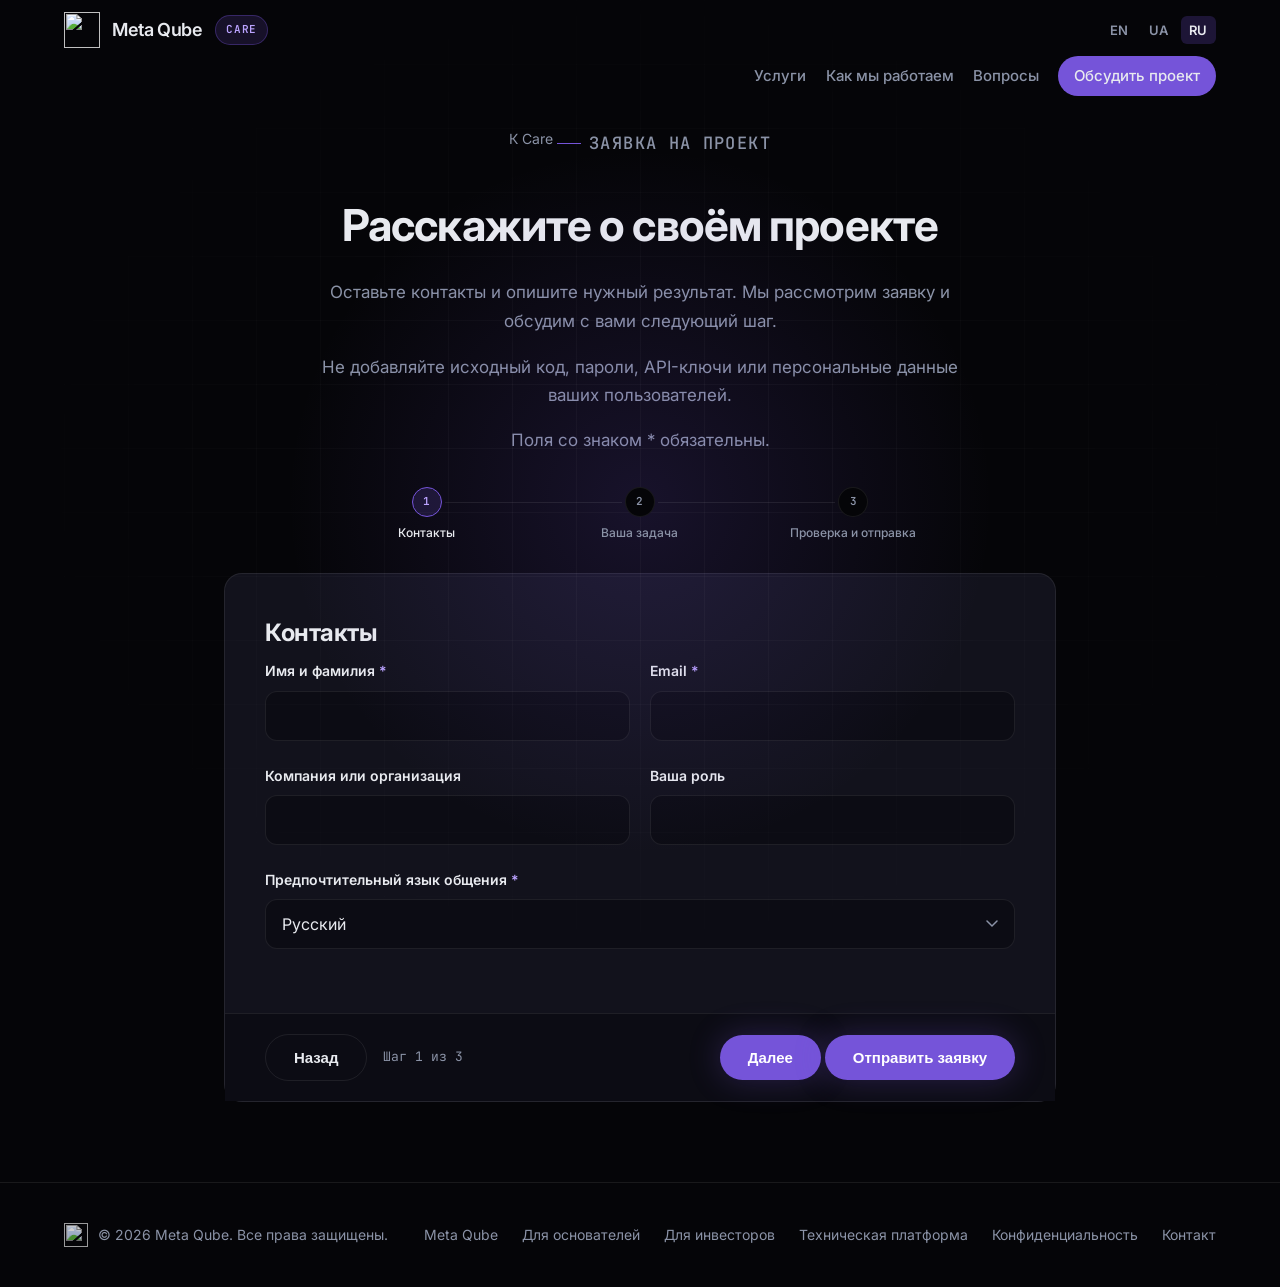
==== ru/apply/index.html @ a99087cd "Add care site static files" ====
<!DOCTYPE html>
<html lang="ru">
<head>
  <meta charset="UTF-8">
  <meta name="viewport" content="width=device-width, initial-scale=1.0">
  <meta name="description" content="Оставьте контакты и опишите нужный результат. Мы рассмотрим заявку и обсудим с вами следующий шаг.">
  <meta name="theme-color" content="#7554d9">
  <meta name="robots" content="noindex">
  <title>Обсудить проект: Meta Qube Care</title>
  <link rel="canonical" href="https://care.meta-qube.com/ru/apply/">
  <link rel="alternate" hreflang="en" href="https://care.meta-qube.com/apply/">
  <link rel="alternate" hreflang="uk" href="https://care.meta-qube.com/ua/apply/">
  <link rel="alternate" hreflang="ru" href="https://care.meta-qube.com/ru/apply/">
  <link rel="alternate" hreflang="x-default" href="https://care.meta-qube.com/apply/">
  <link rel="icon" href="https://meta-qube.com/favicon.ico" sizes="any">
  <link rel="icon" href="https://meta-qube.com/favicon-32x32.png" type="image/png" sizes="32x32">
  <link rel="icon" href="https://meta-qube.com/favicon-16x16.png" type="image/png" sizes="16x16">
  <link rel="apple-touch-icon" href="https://meta-qube.com/apple-touch-icon.png">
  <link rel="manifest" href="/site.webmanifest">
  <meta property="og:title" content="Обсудить проект: Meta Qube Care">
  <meta property="og:description" content="Оставьте контакты и опишите нужный результат. Мы рассмотрим заявку и обсудим с вами следующий шаг.">
  <meta property="og:url" content="https://care.meta-qube.com/ru/apply/">
  <meta property="og:image" content="https://meta-qube.com/images/metaqube.png">
  <meta property="og:type" content="website">
  <link rel="preconnect" href="https://fonts.googleapis.com">
  <link rel="preconnect" href="https://fonts.gstatic.com" crossorigin>
  <link href="https://fonts.googleapis.com/css2?family=Inter:wght@400;500;600;700&family=JetBrains+Mono:wght@500&display=swap" rel="stylesheet">
  <link rel="stylesheet" href="/styles.css">
</head>
<body class="audience-care">
  <header class="site-header" id="header">
    <div class="container header-inner">
      <div class="header-top">
      <a href="/ru/" class="logo">
        <img src="https://meta-qube.com/images/metaqube.png" alt="" width="36" height="36">
        Meta Qube
      </a>
      <span class="audience-badge">Care</span>
      <nav class="lang-switch" aria-label="Язык">
        <a href="/apply/" class="lang-link" hreflang="en">EN</a>
        <a href="/ua/apply/" class="lang-link" hreflang="uk">UA</a>
        <a href="/ru/apply/" class="lang-link active" hreflang="ru" aria-current="page">RU</a>
      </nav>
      <button class="menu-toggle" id="menu-toggle" aria-label="Меню" aria-expanded="false">
        <svg width="24" height="24" viewBox="0 0 24 24" fill="none" stroke="currentColor" stroke-width="2" stroke-linecap="round">
          <line x1="4" y1="7" x2="20" y2="7"/>
          <line x1="4" y1="12" x2="20" y2="12"/>
          <line x1="4" y1="17" x2="20" y2="17"/>
        </svg>
      </button>
      </div>
      <nav class="nav" id="nav">
        <a href="/ru/#services">Услуги</a>
        <a href="/ru/#process">Как мы работаем</a>
        <a href="/ru/#faq">Вопросы</a>
        <a href="/ru/apply/" class="nav-cta">Обсудить проект</a>
      </nav>
    </div>
  </header>
  <main>
    <section class="apply-page">
      <div class="hero-bg" aria-hidden="true"><div class="hero-glow"></div><div class="hero-grid"></div></div>
      <div class="container">
        <header class="apply-header">
          <a class="back-link" href="/ru/">К Care</a>
          <p class="eyebrow">Заявка на проект</p>
          <h1>Расскажите о своём проекте</h1>
          <p>Оставьте контакты и опишите нужный результат. Мы рассмотрим заявку и обсудим с вами следующий шаг.</p>
          <p class="safety-note">Не добавляйте исходный код, пароли, API-ключи или персональные данные ваших пользователей.</p>
          <p class="safety-note">Поля со знаком * обязательны.</p>
        </header>
        <div id="wizard">
          <ol class="stepper" aria-label="Шаги заявки">
            <li><button type="button" class="stepper-step" data-step="0"><span class="step-dot">1</span><span class="step-label">Контакты</span></button></li>
            <li><button type="button" class="stepper-step" data-step="1"><span class="step-dot">2</span><span class="step-label">Ваша задача</span></button></li>
            <li><button type="button" class="stepper-step" data-step="2"><span class="step-dot">3</span><span class="step-label">Проверка и отправка</span></button></li>
          </ol>
          <form id="request-form" novalidate>
            <div class="wizard-card">
              <div class="wizard-step active" data-step="0">
                <div class="wizard-step-header"><h2 id="step-title-0" tabindex="-1">Контакты</h2></div>
                <div class="form-row">
                  
            <div class="form-group">
              <label class="form-label" for="fullName">Имя и фамилия <span class="req">*</span></label>
              <input class="form-input" id="fullName" name="fullName" autocomplete="name" required aria-describedby="err-fullName">
              <p class="field-error" id="err-fullName"></p>
            </div>
                  
            <div class="form-group">
              <label class="form-label" for="email">Email <span class="req">*</span></label>
              <input class="form-input" id="email" name="email" type="email" autocomplete="email" required aria-describedby="err-email">
              <p class="field-error" id="err-email"></p>
            </div>
                </div>
                <div class="form-row">
                  
            <div class="form-group">
              <label class="form-label" for="organization">Компания или организация</label>
              <input class="form-input" id="organization" name="organization" autocomplete="organization" aria-describedby="err-organization">
              <p class="field-error" id="err-organization"></p>
            </div>
                  
            <div class="form-group">
              <label class="form-label" for="role">Ваша роль</label>
              <input class="form-input" id="role" name="role" autocomplete="organization-title" aria-describedby="err-role">
              <p class="field-error" id="err-role"></p>
            </div>
                </div>
                
            <div class="form-group">
              <label class="form-label" for="preferredLanguage">Предпочтительный язык общения <span class="req">*</span></label>
              <select class="form-select" id="preferredLanguage" name="preferredLanguage" required aria-describedby="err-preferredLanguage"><option value="en">English</option><option value="uk">Українська</option><option value="ru" selected>Русский</option></select>
              <p class="field-error" id="err-preferredLanguage"></p>
            </div>
              </div>
              <div class="wizard-step" data-step="1">
                <div class="wizard-step-header"><h2 id="step-title-1" tabindex="-1">Ваша задача</h2></div>
                
            <div class="form-group">
              <label class="form-label" for="audience">Кого вы представляете? <span class="req">*</span></label>
              <select class="form-select" id="audience" name="audience" required aria-describedby="err-audience"><option value="">Выберите вариант</option><option value="startup">Стартап</option><option value="investor">Инвестор или фонд</option><option value="enterprise">Корпорация</option><option value="business">Бизнес или партнёр по разработке</option><option value="other">Другое</option></select>
              <p class="field-error" id="err-audience"></p>
            </div>
                <div class="form-group">
                  <p class="form-label" id="services-label">Какая помощь вам нужна? <span class="req">*</span></p>
                  <div class="option-group" id="services" data-field="services" role="group" tabindex="-1" aria-labelledby="services-label" aria-describedby="err-services">
                <label class="option-label"><input type="checkbox" name="services" value="assessment"> Техническая экспертиза</label>
                <label class="option-label"><input type="checkbox" name="services" value="recovery"> Восстановление и модернизация</label>
                <label class="option-label"><input type="checkbox" name="services" value="support"> Постоянное инженерное сопровождение</label>
                <label class="option-label"><input type="checkbox" name="services" value="ai_workflow"> Процессы разработки и работы с AI</label>
                <label class="option-label"><input type="checkbox" name="services" value="business_process"> Улучшение бизнес-процессов</label>
                <label class="option-label"><input type="checkbox" name="services" value="handover"> Техническая ответственность и передача</label>
                <label class="option-label"><input type="checkbox" name="services" value="unsure"> Помогите выбрать</label>
                  </div>
                  <p class="field-error" id="err-services"></p>
                </div>
                <div class="form-row">
                  
            <div class="form-group">
              <label class="form-label" for="projectName">Название проекта или системы</label>
              <input class="form-input" id="projectName" name="projectName" aria-describedby="err-projectName">
              <p class="field-error" id="err-projectName"></p>
            </div>
                  
            <div class="form-group">
              <label class="form-label" for="projectUrl">Публичный сайт проекта</label>
              <input class="form-input" id="projectUrl" name="projectUrl" type="url" inputmode="url" aria-describedby="err-projectUrl">
              <p class="field-error" id="err-projectUrl"></p>
            </div>
                </div>
                <div class="form-group">
                  <label class="form-label" for="summary">Ситуация и нужный результат <span class="req">*</span></label>
                  <textarea class="form-textarea" id="summary" name="summary" required aria-describedby="err-summary" placeholder="Что не работает? Как это влияет на бизнес? Какой результат будет полезным?"></textarea>
                  <p class="field-error" id="err-summary"></p>
                </div>
                
            <div class="form-group">
              <label class="form-label" for="technologies">Технологии, если известно</label>
              <input class="form-input" id="technologies" name="technologies" aria-describedby="err-technologies">
              <p class="field-error" id="err-technologies"></p>
            </div>
                <div class="form-group">
                  <label class="form-label" for="timeframe">Когда вы хотели бы начать? <span class="req">*</span></label>
                  <select class="form-select" id="timeframe" name="timeframe" required aria-describedby="timeframe-note err-timeframe"><option value="">Выберите вариант</option><option value="soon">Как можно скорее</option><option value="month">В течение месяца</option><option value="quarter">В течение трёх месяцев</option><option value="exploring">Изучаю варианты</option></select>
                  <p class="form-hint" id="timeframe-note">Это пожелание для планирования, а не подтверждённый срок ответа или выполнения.</p>
                  <p class="field-error" id="err-timeframe"></p>
                </div>
              </div>
              <div class="wizard-step" data-step="2">
                <div class="wizard-step-header">
                  <h2 id="step-title-2" tabindex="-1">Проверка и отправка</h2>
                  <p class="step-desc">Проверьте данные перед отправкой. Вы можете вернуться к любому шагу и внести изменения.</p>
                </div>
                <div id="form-status" class="submit-error" role="alert" aria-live="assertive"></div>
                <section class="summary-block" aria-labelledby="summary-contact-title">
                  <div class="summary-head"><h3 id="summary-contact-title">Контакты</h3><button type="button" class="btn btn-secondary" data-edit="0">Изменить</button></div>
                  <div id="summary-contact"></div>
                </section>
                <section class="summary-block" aria-labelledby="summary-project-title">
                  <div class="summary-head"><h3 id="summary-project-title">Ваша задача</h3><button type="button" class="btn btn-secondary" data-edit="1">Изменить</button></div>
                  <div id="summary-project"></div>
                </section>
                <div class="consent-group" id="privacyBox" data-field="privacyAccepted">
                  <input type="checkbox" id="privacyAccepted" name="privacyAccepted" aria-describedby="err-privacyAccepted">
                  <label for="privacyAccepted">Я прочитал(-а) <a href="/ru/privacy/" target="_blank" rel="noopener">уведомление о конфиденциальности</a> и согласен(-на) на обрабоку этих данных для рассмотрения заявки и связи со мной.</label>
                </div>
                <p class="field-error" id="err-privacyAccepted"></p>
                <p class="safety-note">Отправка заявки не создаёт учётную запись, платный заказ или договор поддержки.</p>
                <div class="hp-field" aria-hidden="true">
                  <label for="website">Website</label>
                  <input id="website" name="website" tabindex="-1" autocomplete="off">
                </div>
              </div>
              <div class="wizard-nav">
                <button id="btn-back" class="btn btn-secondary" type="button">Назад</button>
                <span id="step-counter" class="step-counter"></span>
                <div class="wizard-nav-right">
                  <button id="btn-next" class="btn btn-primary" type="button">Далее</button>
                  <button id="btn-send" class="btn btn-primary" type="submit" hidden>Отправить заявку</button>
                </div>
              </div>
            </div>
          </form>
        </div>
        <div id="inline-success" class="success-state" role="status" aria-live="polite">
          <h2 id="inline-title"></h2>
          <p id="inline-text"></p>
          <p class="success-ref" id="inline-ref"></p>
          <a class="btn btn-secondary" href="/ru/">К Care</a>
        </div>
        <noscript>
          <style>.wizard-card,.stepper{display:none}</style>
          <p class="noscript-note">Включите JavaScript для этой формы или напишите на <a href="mailto:timur@metarhia.com">timur@metarhia.com</a>.</p>
        </noscript>
      </div>
    </section>
  </main>
  <footer class="site-footer">
    <div class="container footer-inner">
      <div class="footer-brand">
        <img src="https://meta-qube.com/images/metaqube.png" alt="" width="24" height="24" loading="lazy">
        <span>&copy; 2026 Meta Qube. Все права защищены.</span>
      </div>
      <div class="footer-links">
        <a href="https://meta-qube.com/ru/">Meta Qube</a>
        <a href="https://founders.meta-qube.com/ru/">Для основателей</a>
        <a href="https://capital.meta-qube.com/ru/">Для инвесторов</a>
        <a href="https://platform.meta-qube.com/ru/">Техническая платформа</a>
        <a href="/ru/privacy/">Конфиденциальность</a>
        <a href="mailto:timur@metarhia.com">Контакт</a>
      </div>
    </div>
  </footer>
  <dialog class="lang-dialog" id="lang-dialog">
    <p>Смена языка очистит эту форму.</p>
    <div class="lang-actions">
      <button type="button" class="btn btn-secondary" id="lang-stay">Остаться</button>
      <button type="button" class="btn btn-primary" id="lang-change">Сменить язык</button>
    </div>
  </dialog>
  <iframe name="hidden_submit_frame" hidden title="" aria-hidden="true"></iframe>
  <script type="application/json" id="care-i18n">{"locale":"ru","privacyVersion":"2026-11-10","thanksPath":"/ru/thank-you/","messages":{"required":"Заполните это поле.","email":"Введите корректный email-адрес.","length":"Введите от {min} до {max} символов.","maxLength":"Введите не более {max} символов.","url":"Введите публичный http или https адрес без данных доступа.","selection":"Выберите хотя бы один вариант.","consent":"Прочитайте уведомление и подтвердите согласие.","submit":"Не удалось подтвердить получение заявки. Данные остались в форме. Попробуйте ещё раз или напишите нам на email.","rate":"Слишком много попыток. Попробуйте позже.","config":"Форма временно недоступна. Напишите на timur@metarhia.com.","stale":"Уведомление о конфиденциальности изменилось. Ознакомьтесь с текущей версией перед отправкой.","counter":"Шаг {current} из 3","sending":"Отправляем…","send":"Отправить заявку","notProvided":"Не указано","successTitle":"Ваша заявка получена","successText":"Мы рассмотрим заявку и свяжемся с вами по указанным контактам. Следующий шаг: уточнить задачу и подходящий объём работы.","successReference":"Номер заявки: {id}","localeWarning":"Смена языка очистит эту форму."},"limits":{"fullName":{"min":2,"max":120},"email":{"max":254},"organization":{"max":160},"role":{"max":120},"projectName":{"max":160},"projectUrl":{"max":2048},"summary":{"min":30,"max":3000},"technologies":{"max":500}},"labels":{"fullName":"Имя и фамилия","email":"Email","organization":"Компания или организация","role":"Ваша роль","preferredLanguage":"Предпочтительный язык общения","audience":"Кого вы представляете?","services":"Какая помощь вам нужна?","projectName":"Название проекта или системы","projectUrl":"Публичный сайт проекта","summary":"Ситуация и нужный результат","technologies":"Технологии, если известно","timeframe":"Когда вы хотели бы начать?"},"choices":{"language":{"en":"English","uk":"Українська","ru":"Русский"},"audience":{"startup":"Стартап","investor":"Инвестор или фонд","enterprise":"Корпорация","business":"Бизнес или партнёр по разработке","other":"Другое"},"services":{"assessment":"Техническая экспертиза","recovery":"Восстановление и модернизация","support":"Постоянное инженерное сопровождение","ai_workflow":"Процессы разработки и работы с AI","business_process":"Улучшение бизнес-процессов","handover":"Техническая ответственность и передача","unsure":"Помогите выбрать"},"timeframe":{"soon":"Как можно скорее","month":"В течение месяца","quarter":"В течение трёх месяцев","exploring":"Изучаю варианты"}},"steps":[["fullName","email","organization","role","preferredLanguage"],["audience","services","projectName","projectUrl","summary","technologies","timeframe"],["privacyAccepted"]],"fieldStep":{"fullName":0,"email":0,"organization":0,"role":0,"preferredLanguage":0,"audience":1,"services":1,"projectName":1,"projectUrl":1,"summary":1,"technologies":1,"timeframe":1,"privacyAccepted":2},"fieldOrder":["fullName","email","organization","role","preferredLanguage","audience","services","projectName","projectUrl","summary","technologies","timeframe","privacyAccepted"]}</script>
  <script src="/assets/validate.js"></script>
  <script src="/assets/site.js"></script>
  <script src="/assets/apply.js"></script>
</body>
</html>
---- styles.css ----
:root {
  --bg: #050508;
  --bg-elevated: #0c0c14;
  --surface: #12121c;
  --border: rgba(255, 255, 255, 0.08);
  --text: #e8eaef;
  --text-muted: #8b93a7;
  --accent: #7554d9;
  --accent-bright: #bba3ff;
  --accent-glow: rgba(117, 84, 217, 0.28);
  --accent-hover: #5e42b8;
  --green: #3ecf8e;
  --font-sans: "Inter", system-ui, -apple-system, sans-serif;
  --font-mono: "JetBrains Mono", ui-monospace, monospace;
  --max-width: 72rem;
  --radius: 0.75rem;
}

*,
*::before,
*::after {
  box-sizing: border-box;
}

html {
  scroll-behavior: smooth;
}

body {
  margin: 0;
  font-family: var(--font-sans);
  font-size: 1rem;
  line-height: 1.6;
  color: var(--text);
  background: var(--bg);
  -webkit-font-smoothing: antialiased;
}

img {
  max-width: 100%;
  height: auto;
  display: block;
}

a {
  color: var(--accent-bright);
  text-decoration: none;
  transition: color 0.2s;
}

a:hover {
  color: var(--accent-bright);
}

.container {
  width: min(100% - 2rem, var(--max-width));
  margin-inline: auto;
}

/* Header */

.site-header {
  position: fixed;
  inset: 0 0 auto;
  z-index: 100;
  border-bottom: 1px solid transparent;
  transition: background 0.3s, border-color 0.3s, backdrop-filter 0.3s;
  overflow-x: clip;
}

.site-header.scrolled {
  background: rgba(5, 5, 8, 0.85);
  backdrop-filter: blur(12px);
  border-bottom-color: var(--border);
}

.header-inner {
  container-type: inline-size;
  container-name: site-header;
  position: relative;
  display: flex;
  flex-direction: column;
  align-items: stretch;
  gap: 0.5rem;
  padding-block: 0.75rem 0.875rem;
  min-width: 0;
}

.header-top {
  display: flex;
  align-items: center;
  gap: 0.75rem;
  min-width: 0;
}

.logo {
  display: flex;
  align-items: center;
  gap: 0.75rem;
  color: var(--text);
  font-weight: 600;
  font-size: 1.125rem;
  letter-spacing: -0.02em;
  flex-shrink: 0;
}

.logo img {
  width: 2.25rem;
  height: 2.25rem;
}

.nav {
  display: flex;
  align-items: center;
  justify-content: flex-end;
  gap: clamp(0.625rem, 1.5vw, 1.5rem);
  min-width: 0;
}

.nav a {
  color: var(--text-muted);
  font-size: clamp(0.8125rem, 0.78rem + 0.2vw, 0.9375rem);
  font-weight: 500;
  white-space: nowrap;
}

.nav a:hover {
  color: var(--text);
}

.nav-cta {
  color: var(--text) !important;
  background: var(--accent);
  padding: 0.5rem 1rem;
  border-radius: 999px;
  font-weight: 600;
  flex-shrink: 0;
}

.nav-cta:hover {
  background: var(--accent-hover);
  color: #fff !important;
}

.lang-switch {
  display: flex;
  align-items: center;
  gap: 0.25rem;
  margin-left: auto;
  flex-shrink: 0;
}

.lang-link {
  color: var(--text-muted);
  font-size: 0.8125rem;
  font-weight: 600;
  letter-spacing: 0.04em;
  padding: 0.25rem 0.5rem;
  border-radius: 0.375rem;
  transition: color 0.2s, background 0.2s;
}

.lang-link:hover {
  color: var(--text);
  background: rgba(255, 255, 255, 0.06);
}

.lang-link.active {
  color: var(--text);
  background: rgba(117, 84, 217, 0.22);
}

.menu-toggle {
  display: none;
  flex-shrink: 0;
  background: none;
  border: none;
  color: var(--text);
  cursor: pointer;
  padding: 0.25rem;
  margin-left: 0.25rem;
}

@container site-header (max-width: 56rem) {
  .menu-toggle {
    display: block;
  }

  .nav {
    display: none;
    position: absolute;
    top: 100%;
    left: 0;
    right: 0;
    flex-direction: column;
    align-items: stretch;
    gap: 0;
    flex-shrink: 0;
    background: rgba(5, 5, 8, 0.95);
    backdrop-filter: blur(12px);
    border-bottom: 1px solid var(--border);
    padding: 1rem;
    z-index: 10;
  }

  .nav.open {
    display: flex;
  }

  .nav a {
    padding: 0.75rem 1rem;
    width: 100%;
    font-size: 0.9375rem;
    white-space: normal;
  }

  .nav-cta {
    text-align: center;
    margin-top: 0.5rem;
  }
}

/* Hero */

.hero {
  position: relative;
  min-height: 100vh;
  display: flex;
  align-items: center;
  padding-block: 7rem 4rem;
  overflow: hidden;
}

.hero-bg {
  position: absolute;
  inset: 0;
  pointer-events: none;
}

.hero-glow {
  position: absolute;
  top: 10%;
  left: 50%;
  translate: -50% 0;
  width: min(90vw, 48rem);
  height: min(90vw, 48rem);
  background: radial-gradient(circle, var(--accent-glow) 0%, transparent 65%);
  opacity: 0.6;
}

.hero-grid {
  position: absolute;
  inset: 0;
  background-image:
    linear-gradient(rgba(255, 255, 255, 0.03) 1px, transparent 1px),
    linear-gradient(90deg, rgba(255, 255, 255, 0.03) 1px, transparent 1px);
  background-size: 4rem 4rem;
  mask-image: radial-gradient(ellipse 70% 60% at 50% 40%, black 20%, transparent 75%);
}

.hero-inner {
  position: relative;
  display: grid;
  grid-template-columns: 1fr 1fr;
  gap: 3rem;
  align-items: center;
}

.hero-content {
  max-width: 34rem;
  container-type: inline-size;
}

.eyebrow {
  display: inline-flex;
  align-items: center;
  gap: 0.5rem;
  font-family: var(--font-mono);
  font-size: 0.8125rem;
  font-weight: 500;
  letter-spacing: 0.08em;
  text-transform: uppercase;
  color: var(--accent-bright);
  margin-bottom: 1.25rem;
}

.eyebrow::before {
  content: "";
  width: 1.5rem;
  height: 1px;
  background: var(--accent);
}

.hero h1 {
  font-size: clamp(1.125rem, 10.5cqw, 3.75rem);
  font-weight: 700;
  line-height: 1.08;
  letter-spacing: -0.03em;
  margin: 0 0 1.25rem;
}

.hero h1 .hero-line {
  display: block;
  white-space: nowrap;
}

.hero h1 .hero-line-accent {
  font-size: 0.9em;
  background: linear-gradient(135deg, var(--text) 30%, var(--accent-bright));
  -webkit-background-clip: text;
  background-clip: text;
  -webkit-text-fill-color: transparent;
}

.hero-lead {
  font-size: 1.1875rem;
  color: var(--text-muted);
  margin: 0 0 2rem;
  line-height: 1.7;
}

.hero-actions {
  display: flex;
  flex-wrap: wrap;
  gap: 1rem;
}

.btn {
  display: inline-flex;
  align-items: center;
  justify-content: center;
  gap: 0.5rem;
  padding: 0.875rem 1.75rem;
  border-radius: 999px;
  font-weight: 600;
  font-size: 0.9375rem;
  border: none;
  cursor: pointer;
  transition: transform 0.2s, box-shadow 0.2s, background 0.2s;
}

.btn:hover {
  transform: translateY(-1px);
}

.btn-primary {
  background: var(--accent);
  color: #fff;
  box-shadow: 0 0 2rem var(--accent-glow);
}

.btn-primary:hover {
  background: var(--accent-hover);
  color: #fff;
  box-shadow: 0 0 2.5rem var(--accent-glow);
}

.btn-secondary {
  background: transparent;
  color: var(--text);
  border: 1px solid var(--border);
}

.btn-secondary:hover {
  border-color: rgba(255, 255, 255, 0.2);
  background: rgba(255, 255, 255, 0.04);
  color: var(--text);
}

.hero-visual {
  display: flex;
  justify-content: center;
  align-items: center;
}

.hero-cube {
  width: min(100%, 28rem);
  filter: drop-shadow(0 0 4rem var(--accent-glow));
  animation: float 6s ease-in-out infinite;
}

@keyframes float {
  0%, 100% { transform: translateY(0); }
  50% { transform: translateY(-12px); }
}

/* Pillars */

.pillars {
  padding-block: 3rem;
  border-block: 1px solid var(--border);
  background: var(--bg-elevated);
}

.pillars-grid {
  display: grid;
  grid-template-columns: repeat(4, 1fr);
  gap: 1.5rem;
}

.pillar {
  text-align: center;
  padding: 1rem;
}

.pillar-icon {
  width: 2.5rem;
  height: 2.5rem;
  display: flex;
  align-items: center;
  justify-content: center;
  margin: 0 auto 0.875rem;
  color: var(--accent-bright);
}

.pillar-icon svg {
  width: 1.5rem;
  height: 1.5rem;
}

.pillar-label {
  font-weight: 600;
  font-size: 0.9375rem;
  margin-bottom: 0.25rem;
}

.pillar-desc {
  font-size: 0.8125rem;
  color: var(--text-muted);
  line-height: 1.5;
}

/* Platform */

.platform-grid {
  display: grid;
  grid-template-columns: repeat(2, 1fr);
  gap: 1.5rem;
}

.platform-card {
  background: var(--surface);
  border: 1px solid var(--border);
  border-radius: calc(var(--radius) * 1.25);
  padding: 2.25rem;
}

.platform-card h3 {
  font-size: 1.375rem;
  font-weight: 700;
  letter-spacing: -0.02em;
  margin: 0 0 1rem;
}

.platform-card > p {
  color: var(--text-muted);
  font-size: 0.9375rem;
  line-height: 1.65;
  margin: 0 0 1.5rem;
}

.platform-badge {
  display: inline-block;
  font-family: var(--font-mono);
  font-size: 0.75rem;
  font-weight: 500;
  letter-spacing: 0.06em;
  text-transform: uppercase;
  color: var(--accent-bright);
  background: rgba(117, 84, 217, 0.16);
  padding: 0.375rem 0.75rem;
  border-radius: 999px;
  margin-bottom: 1.25rem;
}

.platform-badge.accent-green {
  color: var(--green);
  background: rgba(62, 207, 142, 0.12);
}

.feature-list {
  list-style: none;
  margin: 0;
  padding: 0;
  display: grid;
  gap: 0.625rem;
}

.feature-list li {
  position: relative;
  padding-left: 1.25rem;
  font-size: 0.875rem;
  color: var(--text-muted);
  line-height: 1.5;
}

.feature-list li::before {
  content: "";
  position: absolute;
  left: 0;
  top: 0.55em;
  width: 0.375rem;
  height: 0.375rem;
  border-radius: 50%;
  background: var(--accent);
}

/* Modules */

.module-contract {
  display: grid;
  grid-template-columns: repeat(4, 1fr);
  gap: 1rem;
  margin-bottom: 2rem;
}

.contract-item {
  background: var(--surface);
  border: 1px solid var(--border);
  border-radius: var(--radius);
  padding: 1.25rem;
  text-align: center;
}

.contract-key {
  display: block;
  font-family: var(--font-mono);
  font-size: 0.75rem;
  font-weight: 500;
  letter-spacing: 0.04em;
  text-transform: uppercase;
  color: var(--accent-bright);
  margin-bottom: 0.375rem;
}

.contract-val {
  display: block;
  font-size: 0.875rem;
  color: var(--text-muted);
}

.tag-cloud {
  display: flex;
  flex-wrap: wrap;
  gap: 0.625rem;
  justify-content: center;
}

.tag {
  font-size: 0.8125rem;
  font-weight: 500;
  color: var(--text-muted);
  background: var(--surface);
  border: 1px solid var(--border);
  padding: 0.4375rem 0.875rem;
  border-radius: 999px;
  transition: border-color 0.2s, color 0.2s;
}

.tag:hover {
  border-color: rgba(117, 84, 217, 0.45);
  color: var(--text);
}

/* Capabilities */

.capabilities {
  background: var(--bg-elevated);
  border-block: 1px solid var(--border);
}

/* Formula */

.formula {
  padding-block: 5rem;
}

.formula-box {
  max-width: 52rem;
  margin-inline: auto;
  background: var(--surface);
  border: 1px solid var(--border);
  border-radius: calc(var(--radius) * 1.25);
  padding: 2rem;
  text-align: center;
}

.formula-code {
  display: block;
  font-family: var(--font-mono);
  font-size: clamp(0.75rem, 2vw, 0.875rem);
  line-height: 1.7;
  color: var(--text-muted);
  word-break: break-word;
}

.formula-tagline {
  margin: 1.5rem 0 0;
  font-size: 1.0625rem;
  font-weight: 600;
  color: var(--text);
}

.principle-list {
  list-style: none;
  padding: 0;
  margin: 0;
  text-align: left;
  display: grid;
  gap: 0.75rem;
}

.principle-list li {
  position: relative;
  padding-left: 1.25rem;
  color: var(--text-muted);
  line-height: 1.6;
}

.principle-list li::before {
  content: "";
  position: absolute;
  left: 0;
  top: 0.6em;
  width: 0.375rem;
  height: 0.375rem;
  border-radius: 50%;
  background: var(--accent);
}

.platform-badge.accent-amber {
  color: #f5c842;
  background: rgba(245, 200, 66, 0.12);
  border: 1px solid rgba(245, 200, 66, 0.25);
}

/* Sections */

section {
  padding-block: 5rem;
}

.section-header {
  max-width: 40rem;
  margin-bottom: 3rem;
}

.section-header.centered {
  margin-inline: auto;
  text-align: center;
}

.section-tag {
  font-family: var(--font-mono);
  font-size: 0.8125rem;
  font-weight: 500;
  letter-spacing: 0.1em;
  text-transform: uppercase;
  color: var(--accent-bright);
  margin-bottom: 0.75rem;
}

.section-header h2 {
  font-size: clamp(1.875rem, 3.5vw, 2.5rem);
  font-weight: 700;
  letter-spacing: -0.02em;
  line-height: 1.15;
  margin: 0 0 1rem;
}

.section-header p {
  color: var(--text-muted);
  font-size: 1.0625rem;
  margin: 0;
  line-height: 1.7;
}

/* Cards */

.card-grid {
  display: grid;
  grid-template-columns: repeat(3, 1fr);
  gap: 1.5rem;
}

.card {
  background: var(--surface);
  border: 1px solid var(--border);
  border-radius: var(--radius);
  padding: 2rem;
  transition: border-color 0.25s, transform 0.25s;
}

.card:hover {
  border-color: rgba(117, 84, 217, 0.45);
  transform: translateY(-2px);
}

.card-icon {
  width: 2.75rem;
  height: 2.75rem;
  display: flex;
  align-items: center;
  justify-content: center;
  background: rgba(117, 84, 217, 0.16);
  border-radius: 0.625rem;
  color: var(--accent-bright);
  margin-bottom: 1.25rem;
}

.card-icon svg {
  width: 1.375rem;
  height: 1.375rem;
}

.card h3 {
  font-size: 1.125rem;
  font-weight: 600;
  margin: 0 0 0.625rem;
}

.card p {
  color: var(--text-muted);
  font-size: 0.9375rem;
  margin: 0;
  line-height: 1.65;
}

/* Process */

.process {
  background: var(--bg-elevated);
  border-block: 1px solid var(--border);
}

.process-steps {
  display: grid;
  grid-template-columns: repeat(3, 1fr);
  gap: 1.5rem;
  counter-reset: step;
}

.process-step {
  position: relative;
  padding: 1.5rem;
}

.process-step::before {
  counter-increment: step;
  content: counter(step, decimal-leading-zero);
  display: block;
  font-family: var(--font-mono);
  font-size: 0.8125rem;
  font-weight: 600;
  color: var(--accent);
  margin-bottom: 1rem;
}

.process-step h3 {
  font-size: 1.0625rem;
  font-weight: 600;
  margin: 0 0 0.5rem;
}

.process-step p {
  color: var(--text-muted);
  font-size: 0.9375rem;
  margin: 0;
  line-height: 1.6;
}

/* CTA */

.cta {
  padding-block: 5rem;
}

.cta-box {
  position: relative;
  overflow: hidden;
  background: linear-gradient(
    135deg,
    rgba(117, 84, 217, 0.18) 0%,
    var(--surface) 50%
  );
  border: 1px solid rgba(117, 84, 217, 0.35);
  border-radius: calc(var(--radius) * 1.5);
  padding: clamp(2.5rem, 5vw, 4rem);
  text-align: center;
}

.cta-box::before {
  content: "";
  position: absolute;
  inset: 0;
  background: radial-gradient(circle at 30% 50%, var(--accent-glow), transparent 55%);
  pointer-events: none;
}

.cta-box h2 {
  position: relative;
  font-size: clamp(1.75rem, 3vw, 2.25rem);
  font-weight: 700;
  letter-spacing: -0.02em;
  margin: 0 0 1rem;
}

.cta-box p {
  position: relative;
  color: var(--text-muted);
  font-size: 1.0625rem;
  max-width: 32rem;
  margin: 0 auto 2rem;
  line-height: 1.7;
}

.cta-box .btn {
  position: relative;
}

/* Footer */

.site-footer {
  border-top: 1px solid var(--border);
  padding-block: 2.5rem;
}

.footer-inner {
  display: flex;
  align-items: center;
  justify-content: space-between;
  flex-wrap: wrap;
  gap: 1.5rem;
}

.footer-brand {
  display: flex;
  align-items: center;
  gap: 0.625rem;
  color: var(--text-muted);
  font-size: 0.875rem;
}

.footer-brand img {
  width: 1.5rem;
  height: 1.5rem;
  opacity: 0.8;
}

.footer-links {
  display: flex;
  flex-wrap: wrap;
  gap: 1.5rem;
}

.footer-links a {
  color: var(--text-muted);
  font-size: 0.875rem;
}

.footer-links a:hover {
  color: var(--text);
}

/* Responsive */

@media (max-width: 900px) {
  .hero-inner {
    grid-template-columns: 1fr;
    text-align: center;
  }

  .hero-content {
    max-width: none;
  }

  .eyebrow {
    justify-content: center;
  }

  .hero-actions {
    justify-content: center;
  }

  .hero-visual {
    order: -1;
  }

  .hero-cube {
    width: min(70vw, 18rem);
  }

  .pillars-grid {
    grid-template-columns: repeat(2, 1fr);
  }

  .platform-grid {
    grid-template-columns: 1fr;
  }

  .module-contract {
    grid-template-columns: repeat(2, 1fr);
  }

  .card-grid {
    grid-template-columns: 1fr;
  }

  .process-steps {
    grid-template-columns: repeat(2, 1fr);
  }
}

@media (max-width: 640px) {
  .pillars-grid {
    grid-template-columns: 1fr 1fr;
    gap: 1rem;
  }

  .module-contract {
    grid-template-columns: 1fr;
  }

  .process-steps {
    grid-template-columns: 1fr;
  }

  .footer-inner {
    flex-direction: column;
    text-align: center;
  }
}

/* Care */

.audience-badge {
  display: none;
  font-family: var(--font-mono);
  font-size: 0.6875rem;
  font-weight: 600;
  letter-spacing: 0.08em;
  text-transform: uppercase;
  color: var(--accent-bright);
  background: rgba(117, 84, 217, 0.16);
  border: 1px solid rgba(117, 84, 217, 0.35);
  padding: 0.3125rem 0.625rem;
  border-radius: 999px;
  flex-shrink: 1;
  min-width: 0;
}

@container site-header (min-width: 62rem) {
  .audience-badge { display: inline-flex; }
}

.hero h1 .hero-line { white-space: normal; }

.hero-note {
  margin: 1rem 0 0;
  color: var(--text-muted);
  font-size: 0.875rem;
}

.situations-grid { grid-template-columns: repeat(2, 1fr); }

.clients-grid { grid-template-columns: repeat(4, 1fr); }

.process-steps.steps-4 { grid-template-columns: repeat(4, 1fr); }

.service-card {
  display: flex;
  flex-direction: column;
}

.card-link {
  margin-top: auto;
  padding-top: 1rem;
  font-weight: 600;
}

.section-note {
  margin: 1.5rem 0 0;
  color: var(--text-muted);
  text-align: center;
}

.faq-list { display: grid; gap: 0.75rem; }

.faq-item {
  background: var(--surface);
  border: 1px solid var(--border);
  border-radius: var(--radius);
  padding: 0.25rem 1.25rem;
}

.faq-item summary {
  cursor: pointer;
  font-weight: 600;
  padding: 0.9rem 0;
}

.faq-item p {
  color: var(--text-muted);
  margin: 0 0 1rem;
}

.doc-page { padding-block: 8rem 5rem; }

.prose { max-width: 46rem; margin: 0 auto; }

.prose h1 {
  font-size: clamp(2rem, 4vw, 2.75rem);
  font-weight: 700;
  letter-spacing: -0.02em;
  margin: 0 0 1.25rem;
}

.prose h2 {
  font-size: 1.125rem;
  margin: 1.75rem 0 0.5rem;
}

.prose p {
  color: var(--text-muted);
  margin: 0 0 1rem;
  line-height: 1.7;
}

a:focus-visible,
button:focus-visible,
summary:focus-visible,
input:focus-visible,
select:focus-visible,
textarea:focus-visible {
  outline: 2px solid var(--accent-bright);
  outline-offset: 2px;
}

@media (prefers-reduced-motion: reduce) {
  html { scroll-behavior: auto; }
  .hero-cube,
  .btn { animation: none; transition: none; }
  .btn:hover,
  .card:hover { transform: none; }
}

.apply-page {
  position: relative;
  overflow: hidden;
  padding-block: 7rem 5rem;
  min-height: 100vh;
}

.apply-header {
  text-align: center;
  max-width: 42rem;
  margin: 0 auto 2rem;
}

.apply-header h1 {
  font-size: clamp(2rem, 4vw, 2.75rem);
  font-weight: 700;
  letter-spacing: -0.02em;
  margin: 0.75rem 0;
}

.apply-header > p,
.safety-note {
  color: var(--text-muted);
  font-size: 1.0625rem;
  line-height: 1.7;
}

.safety-note {
  font-size: 0.875rem;
  margin: 1rem auto 0;
  max-width: 40rem;
}

.back-link {
  display: inline-flex;
  align-items: center;
  gap: 0.375rem;
  font-size: 0.875rem;
  color: var(--text-muted);
  margin-bottom: 1.75rem;
}

.back-link:hover { color: var(--text); }

.stepper {
  display: flex;
  align-items: flex-start;
  justify-content: center;
  max-width: 40rem;
  margin: 0 auto 2rem;
  padding: 0;
  list-style: none;
  gap: 0;
}

.stepper > li {
  display: flex;
  flex: 1;
  position: relative;
  min-width: 0;
}

.stepper > li:not(:last-child)::after {
  content: "";
  position: absolute;
  top: 0.9375rem;
  left: calc(50% + 1.125rem);
  right: calc(-50% + 1.125rem);
  height: 1px;
  background: var(--border);
}

.stepper > li:has(.completed)::after {
  background: var(--accent);
}

.stepper-step {
  display: flex;
  flex-direction: column;
  align-items: center;
  flex: 1;
  position: relative;
  appearance: none;
  background: none;
  border: 0;
  color: inherit;
  font: inherit;
  padding: 0;
  cursor: default;
  min-width: 0;
}

.stepper-step.is-done { cursor: pointer; }

.stepper-step:not(:last-child)::after,
.stepper-step.completed:not(:last-child)::after {
  content: none;
}

.step-dot {
  width: 1.875rem;
  height: 1.875rem;
  border-radius: 50%;
  display: flex;
  align-items: center;
  justify-content: center;
  font-family: var(--font-mono);
  font-size: 0.6875rem;
  font-weight: 600;
  border: 1px solid var(--border);
  background: var(--bg);
  color: var(--text-muted);
  margin-bottom: 0.5rem;
  position: relative;
  z-index: 1;
}

.stepper-step.active .step-dot {
  border-color: var(--accent);
  background: rgba(117, 84, 217, 0.18);
  color: var(--accent-bright);
}

.stepper-step.completed .step-dot {
  border-color: var(--accent);
  background: var(--accent);
  color: #fff;
}

.step-label {
  font-size: 0.75rem;
  font-weight: 500;
  color: var(--text-muted);
  text-align: center;
  line-height: 1.3;
  white-space: normal;
}

.stepper-step.active .step-label { color: var(--text); }

.wizard-card {
  background: var(--surface);
  border: 1px solid var(--border);
  border-radius: calc(var(--radius) * 1.5);
  max-width: 52rem;
  margin: 0 auto;
}

.wizard-step { display: none; padding: 2.5rem; }
.wizard-step.active { display: block; }

.wizard-step-header h2 {
  font-size: 1.5rem;
  font-weight: 700;
  letter-spacing: -0.02em;
  margin: 0 0 0.5rem;
}

.step-desc {
  color: var(--text-muted);
  margin: 0 0 1.5rem;
}

.form-row {
  display: grid;
  grid-template-columns: 1fr 1fr;
  gap: 1.25rem;
}

.form-group { margin-bottom: 1.5rem; }

.form-label {
  display: block;
  font-size: 0.875rem;
  font-weight: 600;
  margin-bottom: 0.5rem;
}

.req { color: var(--accent-bright); }

.form-input,
.form-select,
.form-textarea {
  width: 100%;
  background: var(--bg-elevated);
  border: 1px solid var(--border);
  border-radius: var(--radius);
  padding: 0.75rem 1rem;
  color: var(--text);
  font-family: var(--font-sans);
  font-size: 1rem;
  line-height: 1.5;
}

.form-input::placeholder,
.form-textarea::placeholder {
  color: var(--text-muted);
  opacity: 0.7;
}

.form-input:focus,
.form-select:focus,
.form-textarea:focus {
  border-color: var(--accent);
  box-shadow: 0 0 0 3px var(--accent-glow);
}

.form-input[aria-invalid="true"],
.form-select[aria-invalid="true"],
.form-textarea[aria-invalid="true"] {
  border-color: #ef5350;
}

.form-select {
  appearance: none;
  background-image: url("data:image/svg+xml,%3Csvg width='12' height='8' viewBox='0 0 12 8' fill='none' xmlns='http://www.w3.org/2000/svg'%3E%3Cpath d='M1 1l5 5 5-5' stroke='%238b93a7' stroke-width='1.5' stroke-linecap='round'/%3E%3C/svg%3E");
  background-repeat: no-repeat;
  background-position: right 1rem center;
  padding-right: 2.5rem;
}

.form-textarea { resize: vertical; min-height: 8rem; }

.form-hint,
.field-error {
  font-size: 0.8125rem;
  margin-top: 0.375rem;
}

.form-hint { color: var(--text-muted); }

.field-error {
  color: #ffb4b4;
  display: none;
}

.field-error.show { display: block; }

.option-group {
  display: flex;
  flex-wrap: wrap;
  gap: 0.5rem;
}

.option-label {
  display: inline-flex;
  align-items: center;
  gap: 0.5rem;
  padding: 0.625rem 1rem;
  background: var(--bg-elevated);
  border: 1px solid var(--border);
  border-radius: var(--radius);
  cursor: pointer;
  font-size: 0.875rem;
  color: var(--text-muted);
}

.option-label:hover {
  border-color: rgba(117, 84, 217, 0.45);
  color: var(--text);
}

.option-label:has(input:checked) {
  border-color: var(--accent);
  background: rgba(117, 84, 217, 0.16);
  color: var(--text);
}

.option-group[aria-invalid="true"] .option-label {
  border-color: rgba(239, 83, 80, 0.7);
}

.wizard-nav {
  display: flex;
  align-items: center;
  gap: 1rem;
  padding: 1.25rem 2.5rem;
  border-top: 1px solid var(--border);
  background: var(--bg-elevated);
}

.wizard-nav-right { margin-left: auto; }

.step-counter {
  font-family: var(--font-mono);
  font-size: 0.8125rem;
  color: var(--text-muted);
}

.summary-block {
  margin-bottom: 1.25rem;
  padding: 1rem;
  background: var(--bg-elevated);
  border: 1px solid var(--border);
  border-radius: var(--radius);
}

.summary-head {
  display: flex;
  justify-content: space-between;
  align-items: center;
  gap: 1rem;
  margin-bottom: 0.75rem;
}

.summary-head h3 { margin: 0; font-size: 1rem; }

.summary-item {
  display: grid;
  grid-template-columns: 11rem 1fr;
  gap: 0.75rem;
  padding: 0.4rem 0;
}

.summary-key {
  font-family: var(--font-mono);
  font-size: 0.75rem;
  color: var(--accent-bright);
}

.summary-val {
  margin: 0;
  color: var(--text-muted);
  overflow-wrap: anywhere;
}

.consent-group {
  display: flex;
  gap: 0.875rem;
  align-items: flex-start;
  padding: 1.25rem;
  background: var(--bg-elevated);
  border: 1px solid var(--border);
  border-radius: var(--radius);
}

.consent-group[aria-invalid="true"] {
  border-color: rgba(239, 83, 80, 0.7);
}

.consent-group input { margin-top: 0.25rem; }

.hp-field {
  position: absolute;
  left: -9999px;
  width: 1px;
  height: 1px;
  overflow: hidden;
}

.submit-error,
.config-banner {
  display: none;
  margin: 0 auto 1.25rem;
  max-width: 52rem;
  padding: 1rem 1.25rem;
  background: rgba(239, 83, 80, 0.12);
  border: 1px solid rgba(239, 83, 80, 0.35);
  border-radius: var(--radius);
  color: #ffb4b4;
}

.submit-error.show,
.config-banner.show { display: block; }

.success-state { display: none; text-align: center; padding: 3rem 1rem; }
.success-state.active { display: block; }

.success-state h2 {
  font-size: clamp(1.75rem, 3vw, 2.25rem);
  margin: 0 0 1rem;
}

.btn:disabled { opacity: 0.6; cursor: not-allowed; }

.lang-dialog {
  background: var(--surface);
  color: var(--text);
  border: 1px solid var(--border);
  border-radius: var(--radius);
  padding: 1.5rem;
  max-width: min(24rem, calc(100% - 2rem));
}

.lang-dialog::backdrop { background: rgba(0, 0, 0, 0.65); }

.lang-dialog p { margin: 0 0 1.25rem; }

.lang-actions { display: flex; flex-wrap: wrap; gap: 0.75rem; }

.noscript-note {
  max-width: 40rem;
  margin: 2rem auto;
  text-align: center;
  color: var(--text-muted);
}

@media (max-width: 1024px) {
  .clients-grid,
  .process-steps.steps-4 { grid-template-columns: repeat(2, 1fr); }
}

@media (max-width: 900px) {
  .situations-grid { grid-template-columns: repeat(2, 1fr); }
}

@media (max-width: 640px) {
  .situations-grid,
  .clients-grid,
  .process-steps.steps-4,
  .form-row,
  .summary-item { grid-template-columns: 1fr; }

  .wizard-step { padding: 1.5rem; }
  .wizard-nav { padding: 1rem 1.5rem; flex-wrap: wrap; }
  .step-counter { order: -1; width: 100%; }
  .footer-links { justify-content: center; }
}
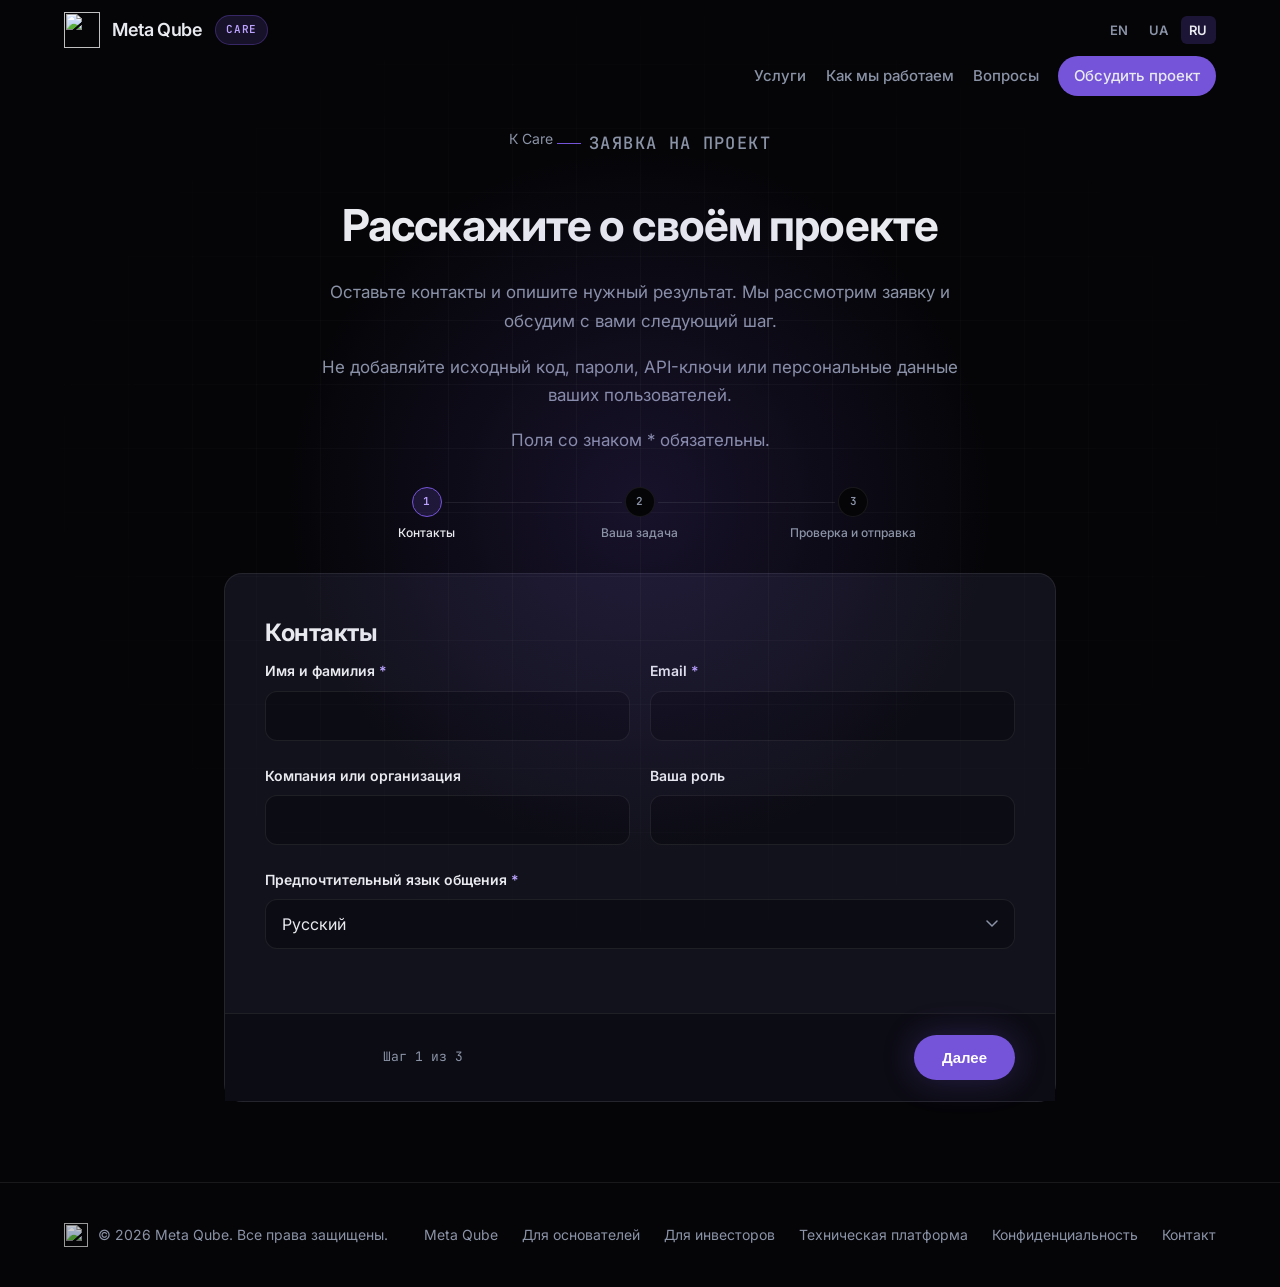
==== commit 2239de67: "Fix registration form" ====
--- a/ru/apply/index.html
+++ b/ru/apply/index.html
@@ -194,10 +194,10 @@
               </div>
               <div class="wizard-nav">
                 <button id="btn-back" class="btn btn-secondary" type="button">Назад</button>
-                <span id="step-counter" class="step-counter"></span>
+                <span id="step-counter" class="step-counter">Шаг 1 из 3</span>
                 <div class="wizard-nav-right">
                   <button id="btn-next" class="btn btn-primary" type="button">Далее</button>
-                  <button id="btn-send" class="btn btn-primary" type="submit" hidden>Отправить заявку</button>
+                  <button id="btn-send" class="btn btn-primary" type="submit" style="display:none">Отправить заявку</button>
                 </div>
               </div>
             </div>
